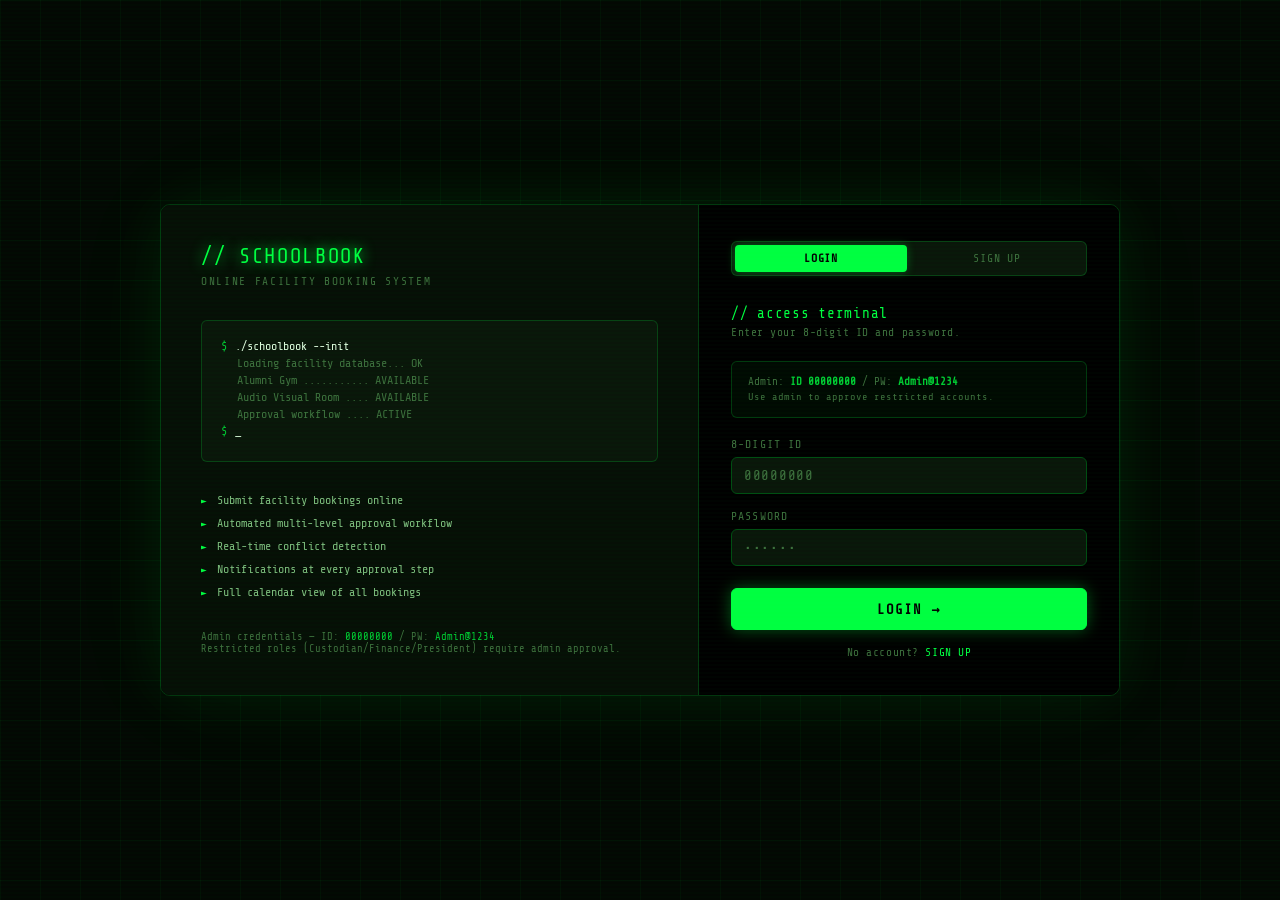
==== index.html @ 73590083 "Add files via upload" ====
<!DOCTYPE html>
<html lang="en">
<head>
  <meta charset="UTF-8"/>
  <meta name="viewport" content="width=device-width, initial-scale=1.0"/>
  <title>SCHOOLBOOK — Access</title>
  <link rel="stylesheet" href="styles.css"/>
  <style>
    body { display:flex; align-items:center; justify-content:center; min-height:100vh; }

    .access-wrap {
      width:100%; max-width:960px;
      display:flex; gap:0;
      border:1px solid var(--greenbdr);
      border-radius:var(--radius-lg);
      overflow:hidden;
      position:relative; z-index:1;
      box-shadow: 0 0 60px rgba(0,255,65,0.08), 0 0 120px rgba(0,255,65,0.04);
      animation: fadeIn .5s ease;
    }

    @keyframes fadeIn { from{opacity:0;transform:translateY(12px)} to{opacity:1;transform:translateY(0)} }

    /* LEFT — branding */
    .access-left {
      flex:1; background:var(--bg2);
      border-right:1px solid var(--greenbdr);
      padding:2.5rem; display:flex; flex-direction:column; justify-content:space-between;
    }

    .logo {
      font-family:var(--mono); font-size:1.3rem;
      color:var(--green); text-shadow:0 0 14px var(--green);
      letter-spacing:.08em; margin-bottom:.4rem;
    }
    .logo-sub { font-family:var(--mono); font-size:.7rem; color:var(--text3); letter-spacing:.15em; text-transform:uppercase; }

    .terminal-block {
      background:var(--bg3); border:1px solid var(--greenbdr);
      border-radius:var(--radius); padding:1.2rem; margin-top:2rem;
    }
    .t-line {
      font-family:var(--mono); font-size:.74rem; color:var(--text2);
      margin-bottom:4px; display:flex; gap:8px;
    }
    .t-line .prompt { color:var(--green2); }
    .t-line .cmd    { color:var(--text); }
    .t-line .out    { color:var(--text3); padding-left:1rem; }

    .feature-list { margin-top:2rem; display:flex; flex-direction:column; gap:10px; }
    .feat {
      display:flex; align-items:center; gap:10px;
      font-family:var(--mono); font-size:.74rem; color:var(--text2);
    }
    .feat::before { content:'►'; color:var(--green); font-size:.6rem; }

    .footer-note { font-family:var(--mono); font-size:.65rem; color:var(--text3); margin-top:auto; padding-top:2rem; }

    /* RIGHT — form panel */
    .access-right {
      width:420px; background:var(--black);
      padding:2rem 2rem;
      display:flex; flex-direction:column; justify-content:center;
    }

    .tab-row {
      display:flex; gap:4px; margin-bottom:1.8rem;
      background:var(--bg3); border:1px solid var(--greenbdr);
      border-radius:var(--radius); padding:3px;
    }
    .tab-btn {
      flex:1; padding:7px; border:none; border-radius:4px;
      font-family:var(--mono); font-size:.72rem; letter-spacing:.08em;
      text-transform:uppercase; cursor:pointer; transition:all .15s;
      background:transparent; color:var(--text3);
    }
    .tab-btn.active {
      background:var(--green); color:var(--black); font-weight:700;
      box-shadow:0 0 10px rgba(0,255,65,.3);
    }

    .panel { display:none; }
    .panel.show { display:block; }

    .panel-title {
      font-family:var(--mono); font-size:.9rem; color:var(--green);
      letter-spacing:.05em; margin-bottom:.3rem;
    }
    .panel-sub { font-family:var(--mono); font-size:.7rem; color:var(--text3); margin-bottom:1.4rem; letter-spacing:.05em; }

    .admin-hint {
      background:rgba(0,255,65,.04); border:1px solid var(--greenbdr);
      border-radius:var(--radius); padding:.8rem 1rem; margin-bottom:1.2rem;
    }
    .admin-hint p { font-family:var(--mono); font-size:.68rem; color:var(--text3); margin-bottom:3px; }
    .admin-hint strong { color:var(--green2); }

    .switch-link {
      font-family:var(--mono); font-size:.7rem; color:var(--text3);
      text-align:center; margin-top:1rem; letter-spacing:.05em;
    }
    .switch-link a { color:var(--green); cursor:pointer; }
    .switch-link a:hover { text-shadow:0 0 8px var(--green); }

    .restrict-note {
      display:none; margin-bottom:.8rem;
      background:rgba(255,204,0,.05); border:1px solid rgba(255,204,0,.25);
      border-radius:var(--radius); padding:.7rem .9rem;
      font-family:var(--mono); font-size:.68rem; color:var(--warning);
    }
    .restrict-note.show { display:block; }

    @media(max-width:720px){
      .access-left { display:none; }
      .access-right { width:100%; }
    }
  </style>
</head>
<body>

<div class="access-wrap">
  <!-- LEFT -->
  <div class="access-left">
    <div>
      <div class="logo">// SCHOOLBOOK</div>
      <div class="logo-sub">Online Facility Booking System</div>

      <div class="terminal-block">
        <div class="t-line"><span class="prompt">$</span><span class="cmd">./schoolbook --init</span></div>
        <div class="t-line"><span class="out">Loading facility database... OK</span></div>
        <div class="t-line"><span class="out">Alumni Gym ........... AVAILABLE</span></div>
        <div class="t-line"><span class="out">Audio Visual Room .... AVAILABLE</span></div>
        <div class="t-line"><span class="out">Approval workflow .... ACTIVE</span></div>
        <div class="t-line"><span class="prompt">$</span><span class="cmd" style="animation:blink 1s step-end infinite;">_</span></div>
      </div>

      <div class="feature-list">
        <div class="feat">Submit facility bookings online</div>
        <div class="feat">Automated multi-level approval workflow</div>
        <div class="feat">Real-time conflict detection</div>
        <div class="feat">Notifications at every approval step</div>
        <div class="feat">Full calendar view of all bookings</div>
      </div>
    </div>

    <div class="footer-note">
      Admin credentials — ID: <span style="color:var(--green2);">00000000</span> / PW: <span style="color:var(--green2);">Admin@1234</span><br/>
      Restricted roles (Custodian/Finance/President) require admin approval.
    </div>
  </div>

  <!-- RIGHT -->
  <div class="access-right">
    <div class="tab-row">
      <button class="tab-btn active" onclick="switchTab('login')">LOGIN</button>
      <button class="tab-btn"        onclick="switchTab('signup')">SIGN UP</button>
    </div>

    <!-- LOGIN -->
    <div class="panel show" id="panel-login">
      <div class="panel-title">// access terminal</div>
      <div class="panel-sub">Enter your 8-digit ID and password.</div>

      <div class="admin-hint">
        <p>Admin: <strong>ID 00000000</strong> / PW: <strong>Admin@1234</strong></p>
        <p style="color:var(--text3);font-size:.64rem;">Use admin to approve restricted accounts.</p>
      </div>

      <div id="login-err" class="err-box" style="display:none;"></div>

      <div class="form-group">
        <label class="form-label">8-DIGIT ID</label>
        <input id="l-id" type="text" class="form-input" maxlength="8" placeholder="00000000" oninput="this.value=this.value.replace(/\D/g,'').slice(0,8)"/>
      </div>
      <div class="form-group">
        <label class="form-label">PASSWORD</label>
        <input id="l-pw" type="password" class="form-input" placeholder="••••••"/>
      </div>

      <button class="btn btn-primary btn-lg w100" style="justify-content:center;margin-top:.4rem;" onclick="doLogin()">
        LOGIN →
      </button>
      <div class="switch-link">No account? <a onclick="switchTab('signup')">SIGN UP</a></div>
    </div>

    <!-- SIGN UP -->
    <div class="panel" id="panel-signup">
      <div class="panel-title">// register account</div>
      <div class="panel-sub">Create your school account.</div>

      <div id="signup-err" class="err-box" style="display:none;"></div>
      <div id="signup-ok"  class="ok-box"  style="display:none;"></div>

      <div class="form-group">
        <label class="form-label">FULL NAME <span class="req">*</span></label>
        <input id="s-name" type="text" class="form-input" placeholder="e.g. Charles Q"/>
      </div>
      <div class="form-group">
        <label class="form-label">8-DIGIT ID <span class="req">*</span></label>
        <input id="s-id" type="text" class="form-input" maxlength="8" placeholder="00000001" oninput="this.value=this.value.replace(/\D/g,'').slice(0,8)"/>
      </div>
      <div class="form-group">
        <label class="form-label">PASSWORD <span class="req">*</span></label>
        <input id="s-pw" type="password" class="form-input" placeholder="Min. 6 characters"/>
      </div>
      <div class="form-group">
        <label class="form-label">CONFIRM PASSWORD <span class="req">*</span></label>
        <input id="s-pw2" type="password" class="form-input" placeholder="Repeat password"/>
      </div>

      <div class="form-group">
        <label class="form-label">ROLE <span class="req">*</span></label>
        <div class="role-grid">
          <label class="role-card" onclick="selRole(this,'student')">
            <input type="radio" name="role" value="student"/>
            <div class="rc-name">STUDENT</div>
            <div class="rc-desc">Submit booking requests</div>
          </label>
          <label class="role-card" onclick="selRole(this,'faculty')">
            <input type="radio" name="role" value="faculty"/>
            <div class="rc-name">FACULTY</div>
            <div class="rc-desc">Book + approve student requests</div>
          </label>
          <label class="role-card" onclick="selRole(this,'custodian')">
            <input type="radio" name="role" value="custodian"/>
            <div class="rc-name">CUSTODIAN</div>
            <div class="rc-desc">Facility approver</div>
            <div class="rc-restrict">⚠ Needs admin approval</div>
          </label>
          <label class="role-card" onclick="selRole(this,'finance')">
            <input type="radio" name="role" value="finance"/>
            <div class="rc-name">FINANCE</div>
            <div class="rc-desc">LED wall approver</div>
            <div class="rc-restrict">⚠ Needs admin approval</div>
          </label>
          <label class="role-card" style="grid-column:span 2;" onclick="selRole(this,'president')">
            <input type="radio" name="role" value="president"/>
            <div class="rc-name">SCHOOL PRESIDENT</div>
            <div class="rc-desc">Final approver for all bookings</div>
            <div class="rc-restrict">⚠ Needs admin approval</div>
          </label>
        </div>
      </div>

      <div class="restrict-note" id="restrict-note">
        ⚠ This role requires admin approval before you can log in. You will be notified once your account is activated.
      </div>

      <button class="btn btn-primary btn-lg w100" style="justify-content:center;" onclick="doSignup()">
        CREATE ACCOUNT →
      </button>
      <div class="switch-link">Already registered? <a onclick="switchTab('login')">LOGIN</a></div>
    </div>
  </div>
</div>

<script src="db.js"></script>
<script>
  // Redirect if already logged in
  const sess = DB.getSession();
  if (sess) {
    if (sess.status === 'pending') location.href = 'pending.html';
    else location.href = 'dashboard.html';
  }

  let selectedRole = '';

  function switchTab(tab) {
    document.querySelectorAll('.tab-btn').forEach((b,i)=>b.classList.toggle('active',(i===0&&tab==='login')||(i===1&&tab==='signup')));
    document.getElementById('panel-login').classList.toggle('show', tab==='login');
    document.getElementById('panel-signup').classList.toggle('show', tab==='signup');
    document.getElementById('login-err').style.display='none';
    document.getElementById('signup-err').style.display='none';
    document.getElementById('signup-ok').style.display='none';
  }

  function selRole(el, role) {
    document.querySelectorAll('.role-card').forEach(c=>c.classList.remove('sel'));
    el.classList.add('sel');
    el.querySelector('input').checked = true;
    selectedRole = role;
    const restricted = ['custodian','finance','president'].includes(role);
    document.getElementById('restrict-note').classList.toggle('show', restricted);
  }

  function doLogin() {
    const id = document.getElementById('l-id').value.trim();
    const pw = document.getElementById('l-pw').value;
    const errEl = document.getElementById('login-err');
    errEl.style.display = 'none';

    if (!id || !pw) { errEl.textContent='Please fill in both fields.'; errEl.style.display='block'; return; }
    if (!id.match(/^\d{8}$/)) { errEl.textContent='ID must be exactly 8 digits.'; errEl.style.display='block'; return; }

    const res = DB.login(id, pw);
    if (!res.ok) {
      if (res.pending) { location.href='pending.html'; return; }
      errEl.textContent = res.msg; errEl.style.display = 'block'; return;
    }
    DB.setSession(res.user);
    location.href = 'dashboard.html';
  }

  function doSignup() {
    const name = document.getElementById('s-name').value.trim();
    const id   = document.getElementById('s-id').value.trim();
    const pw   = document.getElementById('s-pw').value;
    const pw2  = document.getElementById('s-pw2').value;
    const errEl = document.getElementById('signup-err');
    const okEl  = document.getElementById('signup-ok');
    errEl.style.display = 'none';
    okEl.style.display  = 'none';

    if (!name||!id||!pw||!pw2||!selectedRole) { errEl.textContent='Please fill in all fields and select a role.'; errEl.style.display='block'; return; }
    if (pw !== pw2) { errEl.textContent='Passwords do not match.'; errEl.style.display='block'; return; }

    const res = DB.register({ id, name, password: pw, role: selectedRole });
    if (!res.ok) { errEl.textContent = res.msg; errEl.style.display='block'; return; }

    const restricted = ['custodian','finance','president'].includes(selectedRole);
    if (restricted) {
      okEl.textContent = `[OK] Account created. Pending admin approval. Log in once approved.`;
      okEl.style.display = 'block';
    } else {
      DB.setSession(res.user);
      location.href = 'dashboard.html';
    }
  }

  document.addEventListener('keydown', e => {
    if (e.key !== 'Enter') return;
    const isLogin = document.getElementById('panel-login').classList.contains('show');
    isLogin ? doLogin() : doSignup();
  });
</script>
</body>
</html>
---- styles.css ----
@import url('https://fonts.googleapis.com/css2?family=Share+Tech+Mono&family=Rajdhani:wght@400;500;600;700&display=swap');

:root {
  --black:   #000000;
  --bg:      #030803;
  --bg2:     #060f06;
  --bg3:     #0a160a;
  --surface: #0d1f0d;
  --sur2:    #102410;
  --green:   #00ff41;
  --green2:  #00cc33;
  --green3:  #008f23;
  --green4:  #004d12;
  --greendim:#00ff4120;
  --greenbdr:#00ff4130;
  --text:    #e0ffe0;
  --text2:   #7dbd7d;
  --text3:   #3d703d;
  --danger:  #ff3333;
  --warning: #ffcc00;
  --radius:  6px;
  --radius-lg: 10px;
  --mono: 'Share Tech Mono', monospace;
  --sans: 'Rajdhani', sans-serif;
}

* { margin:0; padding:0; box-sizing:border-box; }

html { scroll-behavior: smooth; }

body {
  font-family: var(--sans);
  background: var(--bg);
  color: var(--text);
  min-height: 100vh;
  overflow-x: hidden;
  cursor: default;
}

/* SCANLINE OVERLAY */
body::before {
  content: '';
  position: fixed;
  inset: 0;
  background: repeating-linear-gradient(
    0deg,
    transparent,
    transparent 2px,
    rgba(0,255,65,0.015) 2px,
    rgba(0,255,65,0.015) 4px
  );
  pointer-events: none;
  z-index: 9999;
}

/* GRID BG PATTERN */
body::after {
  content: '';
  position: fixed;
  inset: 0;
  background-image:
    linear-gradient(rgba(0,255,65,0.04) 1px, transparent 1px),
    linear-gradient(90deg, rgba(0,255,65,0.04) 1px, transparent 1px);
  background-size: 40px 40px;
  pointer-events: none;
  z-index: 0;
}

/* ── NAVBAR ─────────────────────────────────────────────── */
.navbar {
  position: sticky; top: 0; z-index: 100;
  background: rgba(0,0,0,0.92);
  border-bottom: 1px solid var(--greenbdr);
  padding: 0 1.5rem;
  display: flex; align-items: center; justify-content: space-between;
  height: 56px;
  backdrop-filter: blur(8px);
}

.nav-brand {
  font-family: var(--mono);
  font-size: 1rem;
  color: var(--green);
  text-decoration: none;
  display: flex; align-items: center; gap: 10px;
  text-shadow: 0 0 10px var(--green);
  letter-spacing: 0.1em;
}

.nav-brand .cursor {
  display: inline-block;
  width: 8px; height: 16px;
  background: var(--green);
  animation: blink 1s step-end infinite;
  box-shadow: 0 0 6px var(--green);
}

@keyframes blink {
  0%,100% { opacity:1; } 50% { opacity:0; }
}

.nav-links {
  display: flex; gap: 2px;
}

.nav-links a {
  font-family: var(--mono);
  font-size: 0.78rem;
  color: var(--text2);
  text-decoration: none;
  padding: 6px 12px;
  border: 1px solid transparent;
  border-radius: var(--radius);
  transition: all 0.15s;
  letter-spacing: 0.05em;
  text-transform: uppercase;
}

.nav-links a:hover,
.nav-links a.active {
  color: var(--green);
  border-color: var(--greenbdr);
  background: var(--greendim);
  text-shadow: 0 0 8px var(--green);
}

.nav-right {
  display: flex; align-items: center; gap: 12px;
}

.nav-id {
  font-family: var(--mono);
  font-size: 0.75rem;
  color: var(--text3);
  letter-spacing: 0.05em;
}

.nav-id span { color: var(--green); }

.avatar-btn {
  width: 34px; height: 34px;
  border: 1px solid var(--green3);
  border-radius: var(--radius);
  background: var(--greendim);
  display: flex; align-items: center; justify-content: center;
  font-family: var(--mono);
  font-size: 0.72rem;
  color: var(--green);
  cursor: pointer;
  transition: all 0.2s;
}

.avatar-btn:hover {
  background: var(--green);
  color: var(--black);
  box-shadow: 0 0 12px var(--green);
}

/* ── BUTTONS ────────────────────────────────────────────── */
.btn {
  display: inline-flex; align-items: center; gap: 8px;
  font-family: var(--mono);
  font-size: 0.82rem;
  letter-spacing: 0.08em;
  text-transform: uppercase;
  padding: 9px 18px;
  border-radius: var(--radius);
  cursor: pointer;
  border: 1px solid;
  text-decoration: none;
  transition: all 0.15s;
  white-space: nowrap;
}

.btn-primary {
  background: var(--green);
  color: var(--black);
  border-color: var(--green);
  font-weight: 700;
  box-shadow: 0 0 16px rgba(0,255,65,0.35);
}
.btn-primary:hover {
  background: var(--green2);
  box-shadow: 0 0 24px rgba(0,255,65,0.55);
  transform: translateY(-1px);
}

.btn-outline {
  background: transparent;
  color: var(--green);
  border-color: var(--green3);
}
.btn-outline:hover {
  border-color: var(--green);
  background: var(--greendim);
  box-shadow: 0 0 10px var(--greendim);
}

.btn-ghost {
  background: transparent;
  color: var(--text2);
  border-color: var(--bg3);
}
.btn-ghost:hover {
  border-color: var(--green3);
  color: var(--green);
}

.btn-danger {
  background: transparent;
  color: var(--danger);
  border-color: rgba(255,51,51,0.4);
}
.btn-danger:hover {
  background: rgba(255,51,51,0.1);
  box-shadow: 0 0 10px rgba(255,51,51,0.3);
}

.btn-sm { padding: 5px 12px; font-size: 0.72rem; }
.btn-lg { padding: 12px 24px; font-size: 0.88rem; }

/* ── CARDS ──────────────────────────────────────────────── */
.card {
  background: var(--bg2);
  border: 1px solid var(--greenbdr);
  border-radius: var(--radius-lg);
  position: relative;
  overflow: hidden;
}

.card::before {
  content: '';
  position: absolute;
  top: 0; left: 0; right: 0;
  height: 1px;
  background: linear-gradient(90deg, transparent, var(--green3), transparent);
}

.card-header {
  padding: 1rem 1.2rem;
  border-bottom: 1px solid var(--greenbdr);
  font-family: var(--mono);
  font-size: 0.75rem;
  color: var(--text3);
  letter-spacing: 0.1em;
  text-transform: uppercase;
  display: flex; align-items: center; justify-content: space-between;
}

.card-header .title { color: var(--green2); }

/* ── FORMS ──────────────────────────────────────────────── */
.form-group { margin-bottom: 1rem; }

.form-label {
  display: block;
  font-family: var(--mono);
  font-size: 0.72rem;
  color: var(--text3);
  letter-spacing: 0.1em;
  text-transform: uppercase;
  margin-bottom: 6px;
}

.form-label .req { color: var(--green); }

.form-input,
.form-select,
.form-textarea {
  width: 100%;
  background: var(--bg3);
  border: 1px solid var(--green4);
  border-radius: var(--radius);
  color: var(--green);
  font-family: var(--mono);
  font-size: 0.88rem;
  padding: 10px 12px;
  outline: none;
  transition: all 0.2s;
  letter-spacing: 0.05em;
}

.form-input::placeholder { color: var(--text3); }
.form-textarea::placeholder { color: var(--text3); }

.form-input:focus,
.form-select:focus,
.form-textarea:focus {
  border-color: var(--green);
  box-shadow: 0 0 0 2px rgba(0,255,65,0.12), 0 0 12px rgba(0,255,65,0.08);
  background: var(--surface);
}

.form-select option { background: var(--bg2); color: var(--text); }
.form-textarea { resize: vertical; min-height: 90px; }

/* ── TABLES ─────────────────────────────────────────────── */
.table-wrap { overflow-x: auto; }

table { width: 100%; border-collapse: collapse; }

thead th {
  padding: 10px 14px;
  font-family: var(--mono);
  font-size: 0.68rem;
  color: var(--text3);
  letter-spacing: 0.12em;
  text-transform: uppercase;
  text-align: left;
  border-bottom: 1px solid var(--greenbdr);
  white-space: nowrap;
}

tbody tr {
  border-bottom: 1px solid rgba(0,255,65,0.06);
  transition: background 0.12s;
}
tbody tr:hover { background: rgba(0,255,65,0.03); }

tbody td {
  padding: 12px 14px;
  font-size: 0.88rem;
  color: var(--text2);
  vertical-align: middle;
}
tbody td:first-child { color: var(--text); font-family: var(--mono); }

/* ── STATUS BADGES ──────────────────────────────────────── */
.badge {
  display: inline-flex; align-items: center; gap: 5px;
  padding: 3px 10px;
  border-radius: 3px;
  font-family: var(--mono);
  font-size: 0.68rem;
  letter-spacing: 0.08em;
  text-transform: uppercase;
  white-space: nowrap;
}
.badge::before { content:''; width:5px; height:5px; border-radius:50%; background:currentColor; flex-shrink:0; }

.badge-pending  { color: var(--warning);  background: rgba(255,204,0,0.08);  border: 1px solid rgba(255,204,0,0.25); }
.badge-inreview { color: var(--green);    background: var(--greendim);        border: 1px solid var(--greenbdr); }
.badge-approved { color: #00ff41;         background: rgba(0,255,65,0.06);    border: 1px solid rgba(0,255,65,0.25); }
.badge-rejected { color: var(--danger);   background: rgba(255,51,51,0.08);   border: 1px solid rgba(255,51,51,0.25); }
.badge-skipped  { color: var(--text3);    background: transparent;            border: 1px solid var(--bg3); }
.badge-active   { color: var(--green);    background: var(--greendim);        border: 1px solid var(--greenbdr); }

/* role badges */
.role {
  display: inline-block;
  font-family: var(--mono);
  font-size: 0.65rem;
  letter-spacing: 0.08em;
  text-transform: uppercase;
  padding: 2px 8px;
  border-radius: 3px;
  border: 1px solid var(--green4);
  color: var(--green3);
  background: rgba(0,255,65,0.04);
}
.role.student   { color: var(--green2); border-color: var(--green3); }
.role.faculty   { color: #00ffcc; border-color: rgba(0,255,204,0.3); }
.role.custodian { color: #ccff00; border-color: rgba(204,255,0,0.3); }
.role.finance   { color: #ffcc00; border-color: rgba(255,204,0,0.3); }
.role.president { color: var(--green); border-color: var(--green); box-shadow: 0 0 6px rgba(0,255,65,0.2); }
.role.admin     { color: var(--green); border-color: var(--green); box-shadow: 0 0 8px rgba(0,255,65,0.3); }

/* ── PAGE LAYOUT ────────────────────────────────────────── */
.page-wrap {
  max-width: 1180px;
  margin: 0 auto;
  padding: 1.8rem 1.5rem;
  position: relative; z-index: 1;
}

.page-header { margin-bottom: 1.8rem; }
.page-header h1 {
  font-family: var(--mono);
  font-size: 1.4rem;
  color: var(--green);
  text-shadow: 0 0 12px rgba(0,255,65,0.4);
  letter-spacing: 0.05em;
  margin-bottom: 4px;
}
.page-header p { color: var(--text3); font-size: 0.88rem; }

.section-label {
  font-family: var(--mono);
  font-size: 0.65rem;
  letter-spacing: 0.15em;
  text-transform: uppercase;
  color: var(--text3);
  margin-bottom: 0.8rem;
}

/* ── GRID ───────────────────────────────────────────────── */
.grid-2 { display: grid; grid-template-columns: 1fr 1fr; gap: 1.2rem; }
.grid-3 { display: grid; grid-template-columns: 1fr 1fr 1fr; gap: 1.2rem; }
.grid-4 { display: grid; grid-template-columns: repeat(4,1fr); gap: 1rem; }

/* ── STAT CARDS ─────────────────────────────────────────── */
.stat-card {
  padding: 1.2rem;
  display: flex; flex-direction: column; gap: 4px;
}
.stat-val {
  font-family: var(--mono);
  font-size: 2rem;
  color: var(--green);
  text-shadow: 0 0 12px rgba(0,255,65,0.5);
  line-height: 1;
}
.stat-lbl {
  font-family: var(--mono);
  font-size: 0.65rem;
  color: var(--text3);
  letter-spacing: 0.1em;
  text-transform: uppercase;
}
.stat-sub {
  font-size: 0.78rem;
  color: var(--text3);
  margin-top: 2px;
}

/* ── APPROVAL STEPS ─────────────────────────────────────── */
.steps { display: flex; flex-direction: column; }

.step {
  display: flex; gap: 12px; padding: 10px 0; position: relative;
}
.step:not(:last-child)::after {
  content: '';
  position: absolute;
  left: 14px; top: 38px;
  width: 1px; height: calc(100% - 12px);
  background: var(--greenbdr);
}

.step-dot {
  width: 30px; height: 30px; flex-shrink: 0;
  border-radius: 50%;
  display: flex; align-items: center; justify-content: center;
  font-family: var(--mono); font-size: 0.72rem; font-weight: 700;
  border: 1px solid;
  position: relative; z-index: 1;
}
.step-dot.done     { background: rgba(0,255,65,0.12); color: var(--green);  border-color: var(--green);  box-shadow: 0 0 8px rgba(0,255,65,0.3); }
.step-dot.active   { background: rgba(0,255,65,0.08); color: var(--green);  border-color: var(--green2); box-shadow: 0 0 12px rgba(0,255,65,0.4); animation: pulse-dot 2s infinite; }
.step-dot.pending  { background: var(--bg3);          color: var(--text3);  border-color: var(--green4); }
.step-dot.rejected { background: rgba(255,51,51,0.1); color: var(--danger); border-color: var(--danger); }

@keyframes pulse-dot {
  0%,100% { box-shadow: 0 0 8px rgba(0,255,65,0.3); }
  50%      { box-shadow: 0 0 18px rgba(0,255,65,0.6); }
}

.step-body { flex: 1; padding-top: 5px; }
.step-title { font-family: var(--mono); font-size: 0.8rem; color: var(--text); }
.step-sub   { font-size: 0.75rem; color: var(--text3); margin-top: 2px; }
.step-note  {
  font-size: 0.73rem; color: var(--text2);
  background: var(--bg3); border: 1px solid var(--greenbdr);
  border-radius: var(--radius); padding: 4px 8px; margin-top: 4px;
  font-style: italic;
}

/* ── TOAST ──────────────────────────────────────────────── */
.toast-wrap {
  position: fixed; top: 70px; right: 1.2rem;
  z-index: 999; display: flex; flex-direction: column; gap: 8px;
}
.toast {
  background: var(--bg2);
  border: 1px solid var(--greenbdr);
  border-radius: var(--radius);
  padding: 12px 16px;
  display: flex; align-items: center; gap: 10px;
  font-family: var(--mono); font-size: 0.78rem;
  min-width: 260px;
  box-shadow: 0 4px 20px rgba(0,0,0,0.6), 0 0 20px rgba(0,255,65,0.08);
  animation: toastIn 0.25s ease;
}
.toast.err  { border-color: rgba(255,51,51,0.4); }
.toast.warn { border-color: rgba(255,204,0,0.4); }
.toast.ok   { border-color: rgba(0,255,65,0.4); }

@keyframes toastIn {
  from { opacity:0; transform:translateX(20px); }
  to   { opacity:1; transform:translateX(0); }
}

/* ── MODAL ──────────────────────────────────────────────── */
.overlay {
  display: none;
  position: fixed; inset: 0;
  background: rgba(0,0,0,0.85);
  z-index: 200;
  align-items: center; justify-content: center;
  backdrop-filter: blur(3px);
}
.overlay.open { display: flex; }

.modal {
  background: var(--bg2);
  border: 1px solid var(--green3);
  border-radius: var(--radius-lg);
  padding: 1.8rem;
  max-width: 540px; width: 92%;
  position: relative;
  box-shadow: 0 0 40px rgba(0,255,65,0.12);
  animation: modalIn 0.22s ease;
  max-height: 90vh;
  overflow-y: auto;
}

@keyframes modalIn {
  from { opacity:0; transform:scale(0.95); }
  to   { opacity:1; transform:scale(1); }
}

.modal-x {
  position: absolute; top: 1rem; right: 1rem;
  background: var(--bg3); border: 1px solid var(--greenbdr);
  color: var(--text3); width: 28px; height: 28px;
  border-radius: var(--radius); cursor: pointer;
  display: flex; align-items: center; justify-content: center;
  font-family: var(--mono); font-size: 0.85rem;
  transition: all 0.15s;
}
.modal-x:hover { color: var(--green); border-color: var(--green); }

.modal h2 {
  font-family: var(--mono);
  font-size: 1rem;
  color: var(--green);
  letter-spacing: 0.05em;
  margin-bottom: 1.2rem;
}

/* ── NOTIF PANEL ────────────────────────────────────────── */
.notif-panel {
  display: none;
  position: fixed; top: 62px; right: 1.2rem;
  z-index: 150;
  background: var(--bg2);
  border: 1px solid var(--greenbdr);
  border-radius: var(--radius-lg);
  width: 300px;
  box-shadow: 0 8px 32px rgba(0,0,0,0.7), 0 0 20px rgba(0,255,65,0.06);
}
.notif-panel.open { display: block; }

.notif-head {
  padding: 0.8rem 1rem;
  border-bottom: 1px solid var(--greenbdr);
  display: flex; align-items: center; justify-content: space-between;
  font-family: var(--mono); font-size: 0.72rem; color: var(--text3);
}
.notif-head span { color: var(--green2); letter-spacing: 0.1em; text-transform: uppercase; }

.notif-list { max-height: 320px; overflow-y: auto; padding: 6px; }
.notif-item {
  padding: 8px 10px; border-radius: var(--radius);
  margin-bottom: 4px; font-size: 0.78rem; color: var(--text2);
  border: 1px solid transparent;
}
.notif-item.unread { background: rgba(0,255,65,0.04); border-color: rgba(0,255,65,0.1); }
.notif-item .ntime { font-size: 0.68rem; color: var(--text3); margin-top: 2px; font-family: var(--mono); }

/* ── CALENDAR ───────────────────────────────────────────── */
.cal-grid { display: grid; grid-template-columns: repeat(7,1fr); gap: 3px; }
.cal-head { font-family: var(--mono); font-size: 0.62rem; color: var(--text3); text-align: center; padding: 6px 0; letter-spacing: 0.1em; text-transform: uppercase; }
.cal-cell {
  min-height: 80px; background: var(--bg3);
  border: 1px solid rgba(0,255,65,0.07);
  border-radius: var(--radius); padding: 6px;
  cursor: pointer; transition: all 0.15s;
}
.cal-cell:hover { border-color: var(--green3); background: var(--surface); }
.cal-cell.today { border-color: var(--green); box-shadow: 0 0 6px rgba(0,255,65,0.2); }
.cal-cell.other { opacity: 0.35; }
.cal-num { font-family: var(--mono); font-size: 0.78rem; color: var(--text2); margin-bottom: 3px; }
.cal-cell.today .cal-num { color: var(--green); text-shadow: 0 0 6px var(--green); }
.cal-ev {
  font-family: var(--mono); font-size: 0.6rem;
  padding: 1px 5px; border-radius: 2px; margin-bottom: 2px;
  white-space: nowrap; overflow: hidden; text-overflow: ellipsis;
}
.cal-ev.gym  { background: rgba(0,255,65,0.12); color: var(--green); }
.cal-ev.avr  { background: rgba(0,255,204,0.1); color: #00ffcc; }
.cal-ev.pend { background: rgba(255,204,0,0.08); color: var(--warning); }

/* ── EMPTY STATE ────────────────────────────────────────── */
.empty {
  text-align: center; padding: 3rem 2rem;
  font-family: var(--mono);
}
.empty-icon { font-size: 2.5rem; margin-bottom: 1rem; opacity: 0.5; }
.empty-title { font-size: 0.88rem; color: var(--text2); margin-bottom: 4px; }
.empty-sub { font-size: 0.75rem; color: var(--text3); }

/* ── MISC ───────────────────────────────────────────────── */
.divider { height: 1px; background: var(--greenbdr); margin: 1.2rem 0; }
.mono { font-family: var(--mono); }
.green { color: var(--green); }
.text2 { color: var(--text2); }
.text3 { color: var(--text3); }
.mb1 { margin-bottom: .5rem; }
.mb2 { margin-bottom: 1rem; }
.mb3 { margin-bottom: 1.5rem; }
.mt2 { margin-top: 1rem; }
.mt3 { margin-top: 1.5rem; }
.p3  { padding: 1.2rem; }
.p4  { padding: 1.6rem; }
.flex { display: flex; }
.flex-c { display: flex; align-items: center; }
.flex-b { display: flex; align-items: center; justify-content: space-between; }
.gap1 { gap: 0.5rem; }
.gap2 { gap: 1rem; }
.w100 { width: 100%; }
.ta-c { text-align: center; }

/* Search bar */
.searchbar {
  display: flex; align-items: center; gap: 8px;
  background: var(--bg3); border: 1px solid var(--green4);
  border-radius: var(--radius); padding: 0 12px; height: 38px;
}
.searchbar:focus-within { border-color: var(--green3); }
.searchbar input {
  background: transparent; border: none; outline: none;
  color: var(--green); font-family: var(--mono); font-size: 0.82rem; flex: 1;
}
.searchbar input::placeholder { color: var(--text3); }
.searchbar .ico { color: var(--text3); font-size: 0.8rem; }

/* Progress bar */
.step-bar { display: flex; gap: 3px; }
.step-bar-seg {
  flex: 1; height: 3px; border-radius: 2px;
  transition: background 0.3s;
}

/* conflict warning */
.warn-box {
  background: rgba(255,204,0,0.06);
  border: 1px solid rgba(255,204,0,0.3);
  color: var(--warning);
  padding: 9px 12px; border-radius: var(--radius);
  font-family: var(--mono); font-size: 0.76rem;
  margin-bottom: 1rem;
}
.err-box {
  background: rgba(255,51,51,0.06);
  border: 1px solid rgba(255,51,51,0.3);
  color: var(--danger);
  padding: 9px 12px; border-radius: var(--radius);
  font-family: var(--mono); font-size: 0.76rem;
  margin-bottom: 1rem;
}
.ok-box {
  background: rgba(0,255,65,0.06);
  border: 1px solid rgba(0,255,65,0.3);
  color: var(--green);
  padding: 9px 12px; border-radius: var(--radius);
  font-family: var(--mono); font-size: 0.76rem;
  margin-bottom: 1rem;
}

/* Scrollbar */
::-webkit-scrollbar { width: 4px; height: 4px; }
::-webkit-scrollbar-track { background: var(--bg); }
::-webkit-scrollbar-thumb { background: var(--green4); border-radius: 2px; }
::-webkit-scrollbar-thumb:hover { background: var(--green3); }

/* Tab system */
.tabs { display: flex; gap: 4px; margin-bottom: 1.2rem; }
.tab-btn {
  font-family: var(--mono); font-size: 0.72rem;
  letter-spacing: 0.08em; text-transform: uppercase;
  padding: 6px 14px; border-radius: var(--radius);
  border: 1px solid var(--green4); background: transparent;
  color: var(--text3); cursor: pointer; transition: all 0.15s;
}
.tab-btn.active {
  background: var(--green); color: var(--black);
  border-color: var(--green); font-weight: 700;
  box-shadow: 0 0 10px rgba(0,255,65,0.3);
}
.tab-btn:not(.active):hover { color: var(--green); border-color: var(--green3); }

/* Checkbox */
.check-label {
  display: flex; align-items: flex-start; gap: 10px; cursor: pointer;
}
.check-label input[type=checkbox] {
  width: 16px; height: 16px; margin-top: 2px;
  accent-color: var(--green); flex-shrink: 0; cursor: pointer;
}
.check-label span { font-size: 0.88rem; color: var(--text2); }

/* Role card grid for signup */
.role-grid { display: grid; grid-template-columns: 1fr 1fr; gap: 8px; margin-bottom: 1rem; }
.role-card {
  border: 1px solid var(--green4);
  border-radius: var(--radius); padding: 10px;
  cursor: pointer; transition: all 0.15s;
  background: var(--bg3); position: relative;
}
.role-card:hover { border-color: var(--green3); background: var(--surface); }
.role-card.sel { border-color: var(--green); background: rgba(0,255,65,0.05); box-shadow: 0 0 8px rgba(0,255,65,0.15); }
.role-card.sel::after {
  content: '✓'; position: absolute; top: 6px; right: 8px;
  font-family: var(--mono); font-size: 0.72rem; color: var(--green);
}
.role-card input[type=radio] { display: none; }
.rc-name { font-family: var(--mono); font-size: 0.78rem; color: var(--text); margin-bottom: 2px; }
.rc-desc { font-size: 0.72rem; color: var(--text3); line-height: 1.3; }
.rc-restrict { font-size: 0.65rem; color: var(--warning); margin-top: 3px; font-family: var(--mono); }

@media (max-width: 768px) {
  .grid-2,.grid-3,.grid-4 { grid-template-columns: 1fr; }
  .page-wrap { padding: 1rem; }
  .nav-links { display: none; }
}
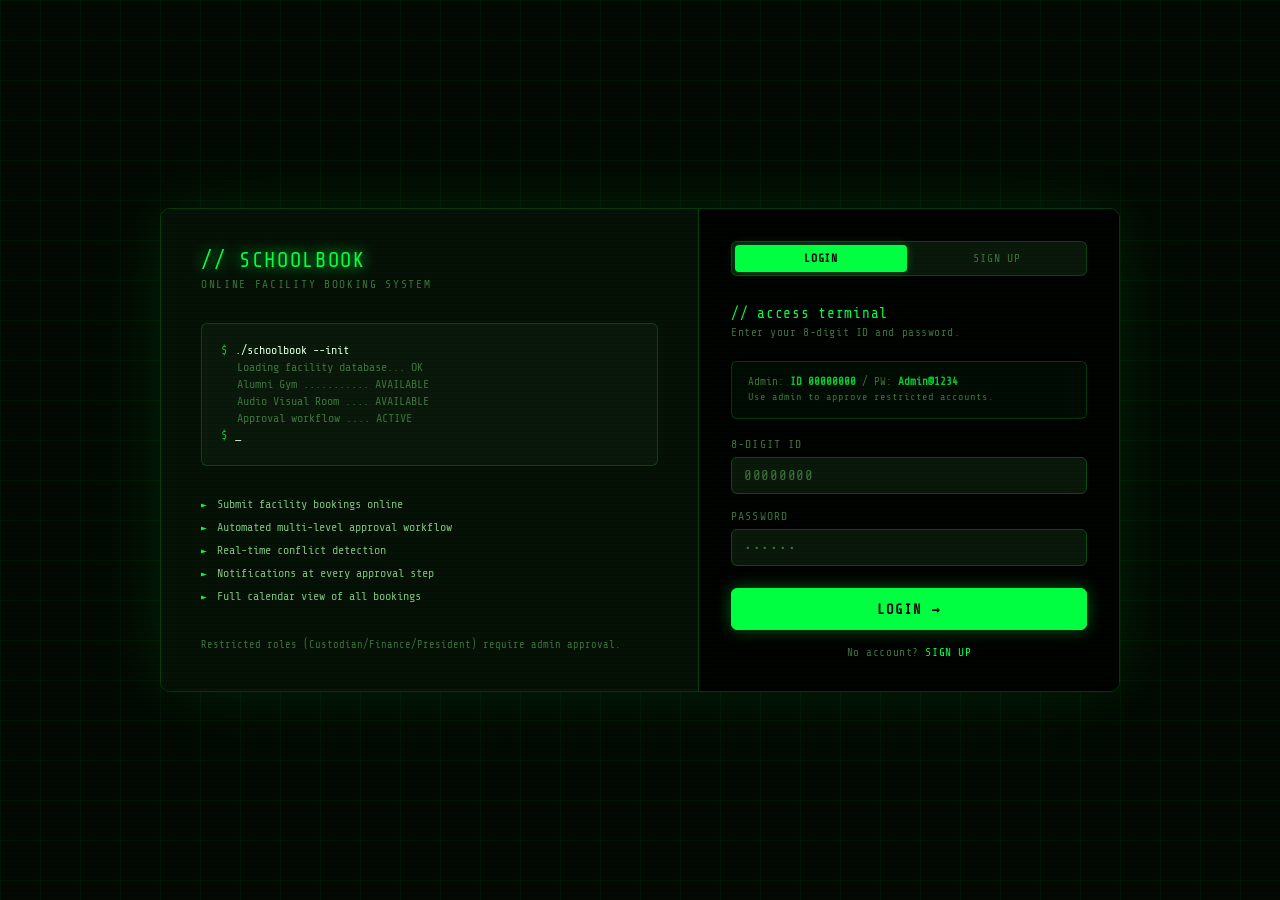
==== commit 81de2403: "Update index.html" ====
--- a/index.html
+++ b/index.html
@@ -144,7 +144,6 @@
     </div>
 
     <div class="footer-note">
-      Admin credentials — ID: <span style="color:var(--green2);">00000000</span> / PW: <span style="color:var(--green2);">Admin@1234</span><br/>
       Restricted roles (Custodian/Finance/President) require admin approval.
     </div>
   </div>
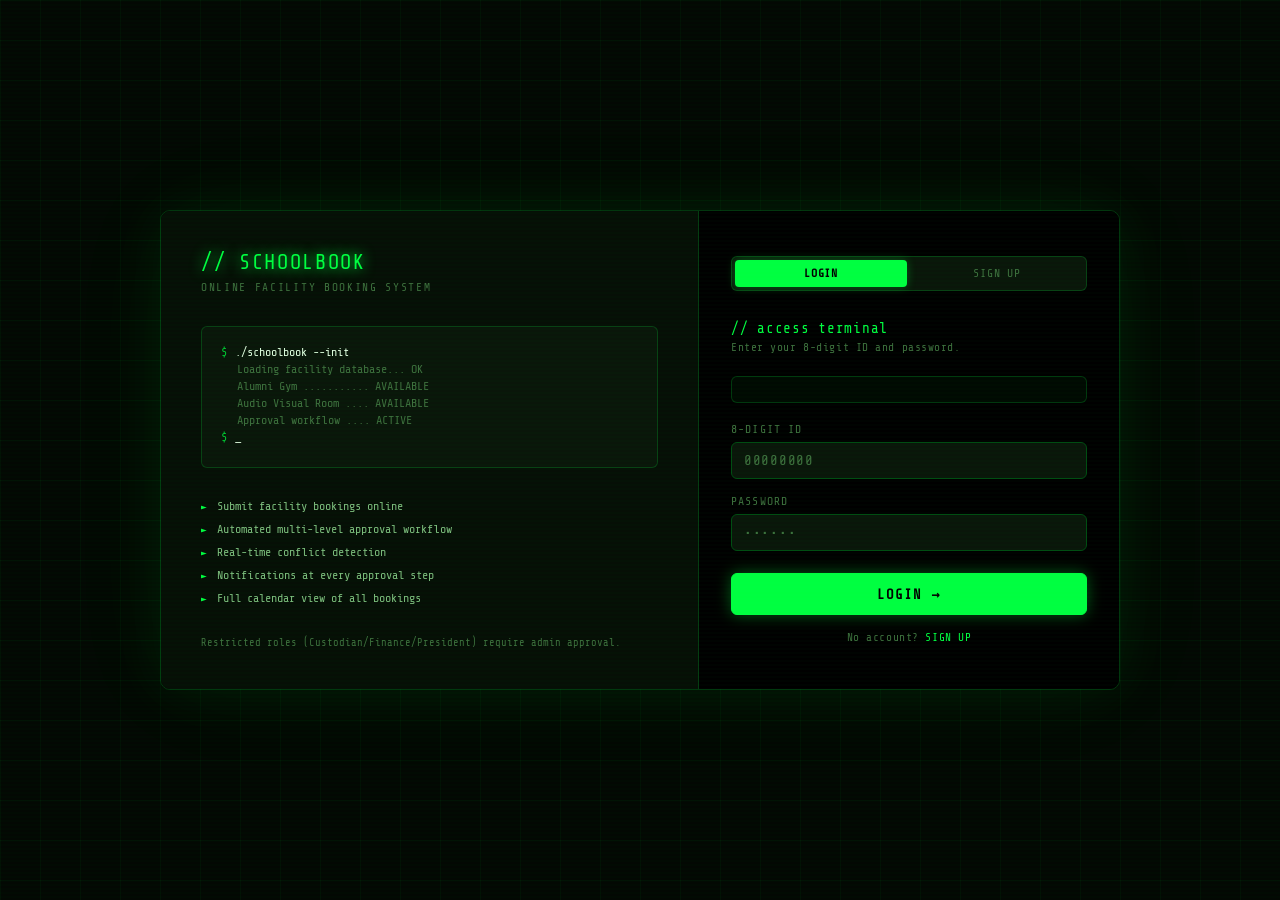
==== commit 739dc8a9: "Update index.html" ====
--- a/index.html
+++ b/index.html
@@ -161,8 +161,6 @@
       <div class="panel-sub">Enter your 8-digit ID and password.</div>
 
       <div class="admin-hint">
-        <p>Admin: <strong>ID 00000000</strong> / PW: <strong>Admin@1234</strong></p>
-        <p style="color:var(--text3);font-size:.64rem;">Use admin to approve restricted accounts.</p>
       </div>
 
       <div id="login-err" class="err-box" style="display:none;"></div>
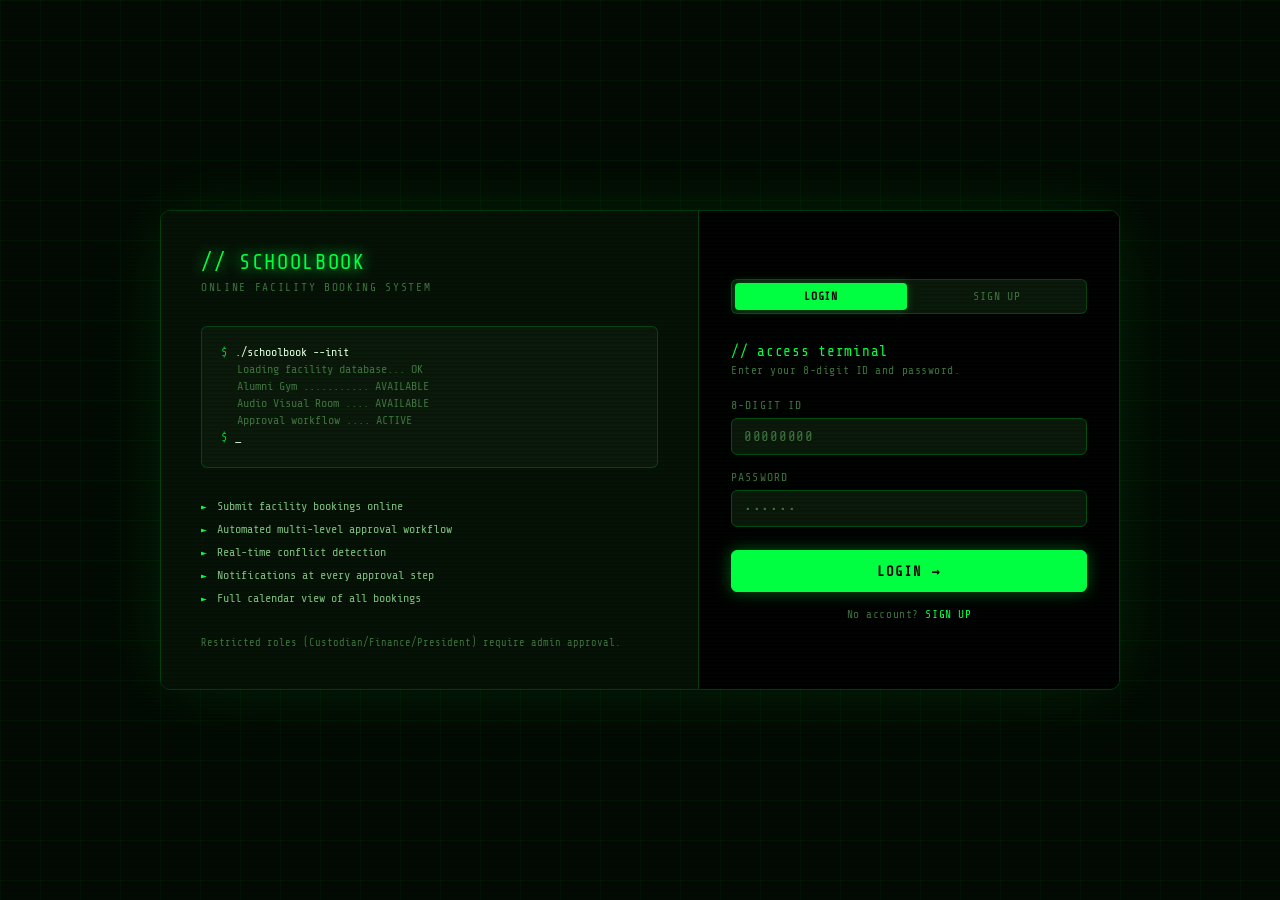
==== commit 82d829e5: "Update index.html" ====
--- a/index.html
+++ b/index.html
@@ -160,9 +160,6 @@
       <div class="panel-title">// access terminal</div>
       <div class="panel-sub">Enter your 8-digit ID and password.</div>
 
-      <div class="admin-hint">
-      </div>
-
       <div id="login-err" class="err-box" style="display:none;"></div>
 
       <div class="form-group">
